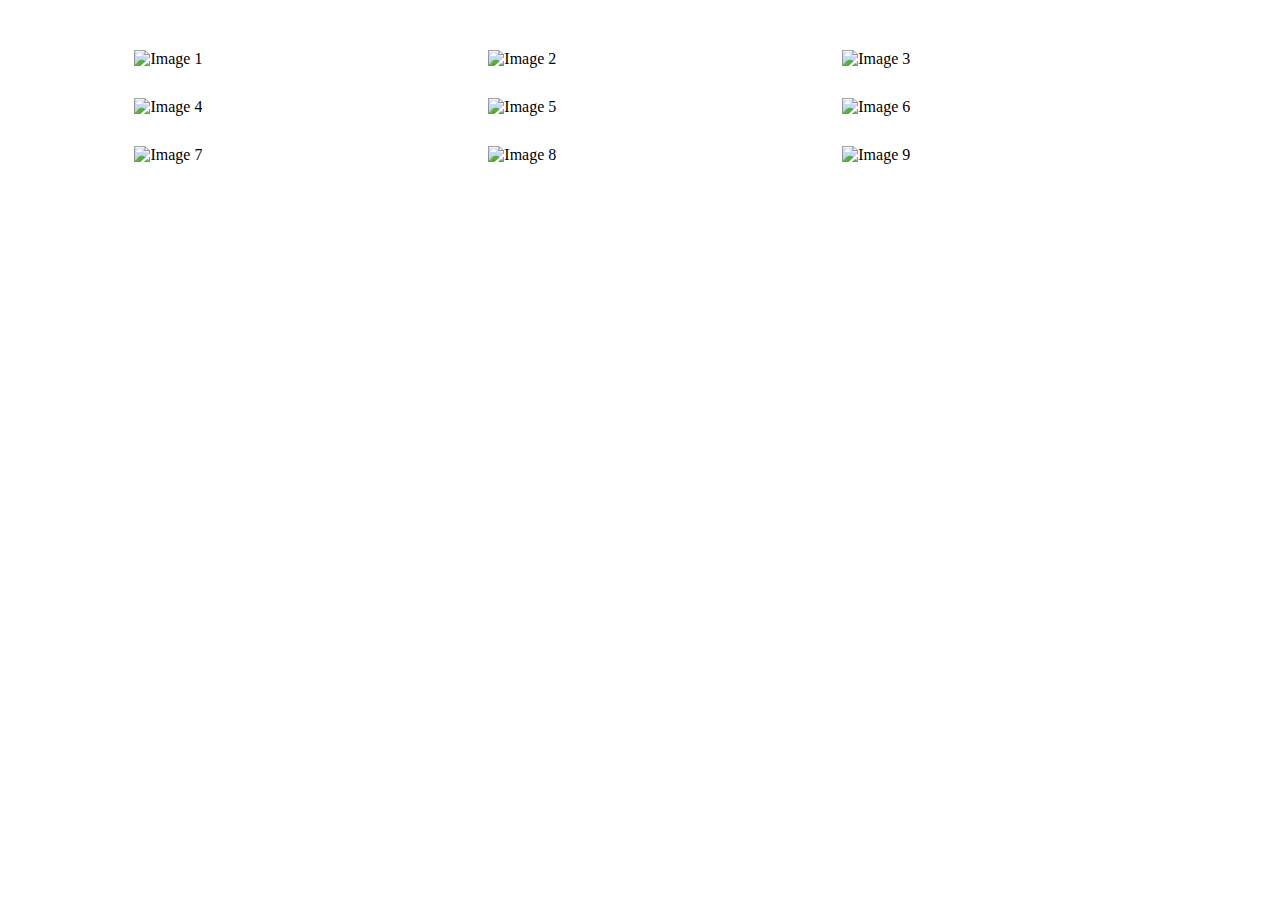
==== BASIC HTML WEBSITE SUBMISSION/Gallery_Project1.html @ edfd461b "Add files via upload" ====
<!DOCTYPE html>
<html>
<head>
  <title>My Gallery</title>
  <link rel="stylesheet" href="Gallerystyle.css" rel="stylesheet" type="text/css">  
</head>
<body>
  <div class="gallery">
    <div class="gallery-item">
      <img src="file:///C:/Users/johnn/OneDrive/Desktop/Project/thumb/thumb_1.jpg" alt="Image 1">
    </div>
    <div class="gallery-item">
      <img src="file:///C:/Users/johnn/OneDrive/Desktop/Project/thumb/thumb_2.jpg" alt="Image 2">
    </div>
    <div class="gallery-item">
      <img src="file:///C:/Users/johnn/OneDrive/Desktop/Project/thumb/thumb_3.jpg" alt="Image 3">
    </div>
    <div class="gallery-item">
      <img src="file:///C:/Users/johnn/OneDrive/Desktop/Project/thumb/thumb_4.jpg" alt="Image 4">
    </div>
    <div class="gallery-item">
      <img src="file:///C:/Users/johnn/OneDrive/Desktop/Project/thumb/thumb_5.jpg" alt="Image 5">
    </div>
    <div class="gallery-item">
      <img src="file:///C:/Users/johnn/OneDrive/Desktop/Project/thumb/thumb_6.jpg" alt="Image 6">
    </div>
    <div class="gallery-item">
      <img src="file:///C:/Users/johnn/OneDrive/Desktop/Project/thumb/thumb_7.jpg" alt="Image 7">
    </div>
    <div class="gallery-item">
      <img src="file:///C:/Users/johnn/OneDrive/Desktop/Project/thumb/thumb_8.jpg" alt="Image 8">
    </div>
    <div class="gallery-item">
      <img src="file:///C:/Users/johnn/OneDrive/Desktop/Project/thumb/thumb_9.jpg" alt="Image 9">
    </div>
  </div>

  <script src="scripts.js"></script>
</body>
</html>
---- BASIC HTML WEBSITE SUBMISSION/Gallerystyle.css ----
.gallery {
  display: flex;
  flex-wrap: wrap;
  justify-content: space-between;
  align-items: center;
  margin: 50px auto;
  width: 80%;
}

.gallery-item {
  position: relative;
  width: 30%;
  margin-bottom: 30px;
  overflow: hidden;
}

.gallery-item img {
  width: 100%;
  height: auto;
}

.gallery-item:hover::before {
  content: 'Click to Enlarge';
  position: absolute;
  top: 50%;
  left: 50%;
  transform: translate(-50%, -50%);
  background: rgba(255, 255, 255, 0.8);
  padding: 10px 20px;
  border-radius: 10px;
  font-size: 1.2rem;
  font-weight: bold;
  cursor: pointer;
}
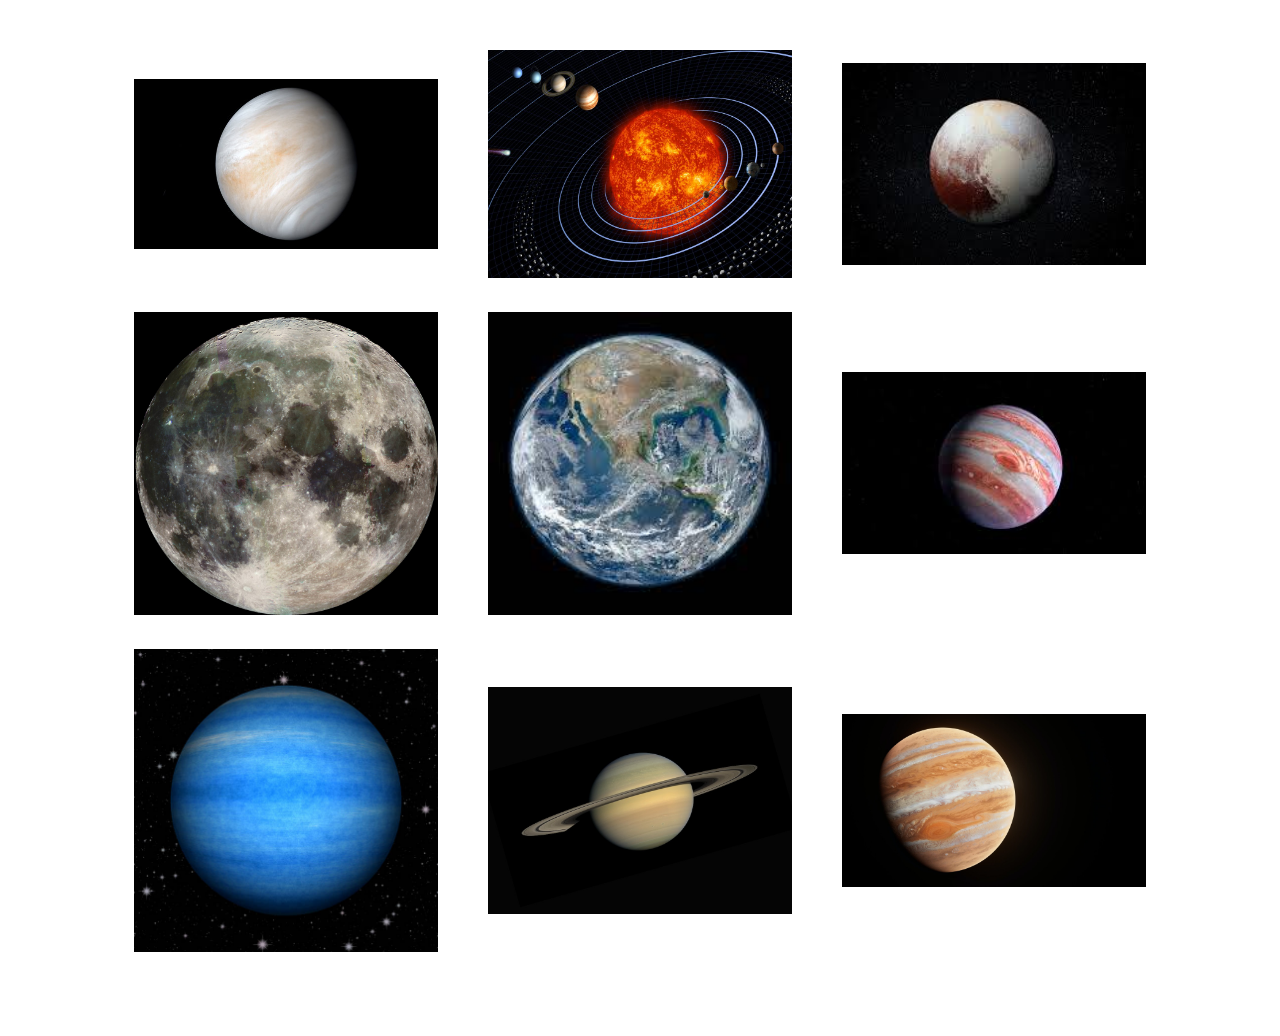
==== commit e7585303: "Add files via upload" ====
--- a/BASIC HTML WEBSITE SUBMISSION/Gallery_Project1.html
+++ b/BASIC HTML WEBSITE SUBMISSION/Gallery_Project1.html
@@ -7,31 +7,31 @@
 <body>
   <div class="gallery">
     <div class="gallery-item">
-      <img src="file:///C:/Users/johnn/OneDrive/Desktop/Project/thumb/thumb_1.jpg" alt="Image 1">
+      <img src="thumb\thumb_1.jpg" alt="Image 1">
     </div>
     <div class="gallery-item">
-      <img src="file:///C:/Users/johnn/OneDrive/Desktop/Project/thumb/thumb_2.jpg" alt="Image 2">
+      <img src="thumb\thumb_2.jpg" alt="Image 2">
     </div>
     <div class="gallery-item">
-      <img src="file:///C:/Users/johnn/OneDrive/Desktop/Project/thumb/thumb_3.jpg" alt="Image 3">
+      <img src="thumb\thumb_3.jpg" alt="Image 3">
     </div>
     <div class="gallery-item">
-      <img src="file:///C:/Users/johnn/OneDrive/Desktop/Project/thumb/thumb_4.jpg" alt="Image 4">
+      <img src="thumb\thumb_4.jpg" alt="Image 4">
     </div>
     <div class="gallery-item">
-      <img src="file:///C:/Users/johnn/OneDrive/Desktop/Project/thumb/thumb_5.jpg" alt="Image 5">
+      <img src="thumb\thumb_5.jpg" alt="Image 5">
     </div>
     <div class="gallery-item">
-      <img src="file:///C:/Users/johnn/OneDrive/Desktop/Project/thumb/thumb_6.jpg" alt="Image 6">
+      <img src="thumb\thumb_6.jpg" alt="Image 6">
     </div>
     <div class="gallery-item">
-      <img src="file:///C:/Users/johnn/OneDrive/Desktop/Project/thumb/thumb_7.jpg" alt="Image 7">
+      <img src="thumb\thumb_7.jpg" alt="Image 7">
     </div>
     <div class="gallery-item">
-      <img src="file:///C:/Users/johnn/OneDrive/Desktop/Project/thumb/thumb_8.jpg" alt="Image 8">
+      <img src="thumb\thumb_8.jpg" alt="Image 8">
     </div>
     <div class="gallery-item">
-      <img src="file:///C:/Users/johnn/OneDrive/Desktop/Project/thumb/thumb_9.jpg" alt="Image 9">
+      <img src="thumb\thumb_9.jpg" alt="Image 9">
     </div>
   </div>
 
